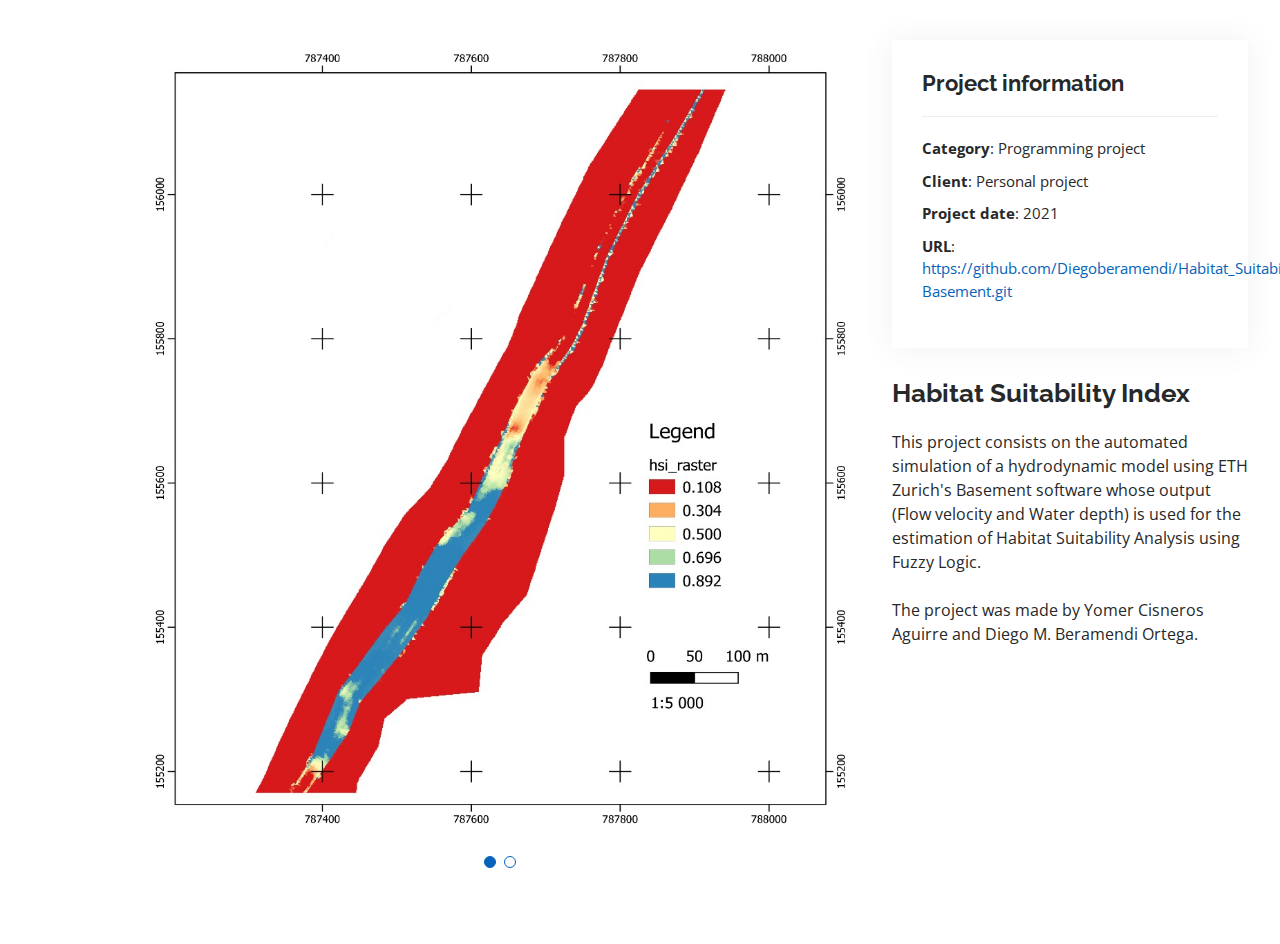
==== portfolio-details-Hsuitability_index.html @ 489eb52c "Adding files" ====
<!DOCTYPE html>
<html lang="en">

<head>
  <meta charset="utf-8">
  <meta content="width=device-width, initial-scale=1.0" name="viewport">

  <title>Portfolio Details - Personal Bootstrap Template</title>
  <meta content="" name="description">
  <meta content="" name="keywords">

  <!-- Favicons -->
  <link href="assets/img/favicon.png" rel="icon">
  <link href="assets/img/apple-touch-icon.png" rel="apple-touch-icon">

  <!-- Google Fonts -->
  <link href="https://fonts.googleapis.com/css?family=Open+Sans:300,300i,400,400i,600,600i,700,700i|Raleway:300,300i,400,400i,500,500i,600,600i,700,700i|Poppins:300,300i,400,400i,500,500i,600,600i,700,700i" rel="stylesheet">

  <!-- Vendor CSS Files -->
  <link href="assets/vendor/aos/aos.css" rel="stylesheet">
  <link href="assets/vendor/bootstrap/css/bootstrap.min.css" rel="stylesheet">
  <link href="assets/vendor/bootstrap-icons/bootstrap-icons.css" rel="stylesheet">
  <link href="assets/vendor/boxicons/css/boxicons.min.css" rel="stylesheet">
  <link href="assets/vendor/glightbox/css/glightbox.min.css" rel="stylesheet">
  <link href="assets/vendor/swiper/swiper-bundle.min.css" rel="stylesheet">

  <!-- Template Main CSS File -->
  <link href="assets/css/style.css" rel="stylesheet">

  <!-- =======================================================
  * Template Name: MyResume - v4.7.0
  * Template URL: https://bootstrapmade.com/free-html-bootstrap-template-my-resume/
  * Author: BootstrapMade.com
  * License: https://bootstrapmade.com/license/
  ======================================================== -->
</head>

<body>

  <main id="main">

    <!-- ======= Portfolio Details Section ======= -->
    <section id="portfolio-details" class="portfolio-details">
      <div class="container">

        <div class="row gy-4">

          <div class="col-lg-8">
            <div class="portfolio-details-slider swiper">
              <div class="swiper-wrapper align-items-center">

                <div class="swiper-slide">
                  <img src="assets/img/programming_proyect/habitat_suitability/hsi_result.png" width="50" height="800" alt="">
                </div>

                <div class="swiper-slide">
                  <img src="assets/img/programming_proyect/habitat_suitability/Figure_1_depth.png" alt="">
                </div>

<!--                <div class="swiper-slide">-->
<!--                  <img src="assets/img/Project/misicuni/Figure_2.png" alt="">-->
<!--                </div>-->

              </div>
              <div class="swiper-pagination"></div>
            </div>
          </div>

          <div class="col-lg-4">
            <div class="portfolio-info">
              <h3>Project information</h3>
              <ul>
                <li><strong>Category</strong>: Programming project </li>
                <li><strong>Client</strong>: Personal project</li>
                <li><strong>Project date</strong>: 2021</li>
                <li><strong>URL</strong>: <a href="#">https://github.com/Diegoberamendi/Habitat_Suitability_Index_Fuzzy_logic-Basement.git</a></li>
              </ul>
            </div>
            <div class="portfolio-description">
              <h2> Habitat Suitability Index</h2>
              <p>
                This project consists on the automated simulation of a hydrodynamic model using ETH Zurich's Basement
                software whose output (Flow velocity and Water depth) is used for the estimation of Habitat
                Suitability Analysis using Fuzzy Logic.<br><br>

                The project was made by Yomer Cisneros Aguirre and Diego M. Beramendi Ortega.
              </p>
            </div>
          </div>

        </div>

      </div>
    </section><!-- End Portfolio Details Section -->

  </main><!-- End #main -->

  <div id="preloader"></div>
  <a href="#" class="back-to-top d-flex align-items-center justify-content-center"><i class="bi bi-arrow-up-short"></i></a>

  <!-- Vendor JS Files -->
  <script src="assets/vendor/purecounter/purecounter.js"></script>
  <script src="assets/vendor/aos/aos.js"></script>
  <script src="assets/vendor/bootstrap/js/bootstrap.bundle.min.js"></script>
  <script src="assets/vendor/glightbox/js/glightbox.min.js"></script>
  <script src="assets/vendor/isotope-layout/isotope.pkgd.min.js"></script>
  <script src="assets/vendor/swiper/swiper-bundle.min.js"></script>
  <script src="assets/vendor/typed.js/typed.min.js"></script>
  <script src="assets/vendor/waypoints/noframework.waypoints.js"></script>
  <script src="assets/vendor/php-email-form/validate.js"></script>

  <!-- Template Main JS File -->
  <script src="assets/js/main.js"></script>

</body>

</html>
---- assets/css/style.css ----
/**
* Template Name: MyResume - v4.7.0
* Template URL: https://bootstrapmade.com/free-html-bootstrap-template-my-resume/
* Author: BootstrapMade.com
* License: https://bootstrapmade.com/license/
*/

/*--------------------------------------------------------------
# General
--------------------------------------------------------------*/
body {
  font-family: "Open Sans", sans-serif;
  color: #272829;
}

a {
  color: #0563bb;
  text-decoration: none;
}

a:hover {
  color: #067ded;
  text-decoration: none;
}

h1, h2, h3, h4, h5, h6 {
  font-family: "Raleway", sans-serif;
}

/*--------------------------------------------------------------
# Back to top button
--------------------------------------------------------------*/
.back-to-top {
  position: fixed;
  visibility: hidden;
  opacity: 0;
  right: 15px;
  bottom: 15px;
  z-index: 996;
  background: #0563bb;
  width: 40px;
  height: 40px;
  border-radius: 50px;
  transition: all 0.4s;
}
.back-to-top i {
  font-size: 28px;
  color: #fff;
  line-height: 0;
}
.back-to-top:hover {
  background: #0678e3;
  color: #fff;
}
.back-to-top.active {
  visibility: visible;
  opacity: 1;
}

/*--------------------------------------------------------------
# Preloader
--------------------------------------------------------------*/
#preloader {
  position: fixed;
  top: 0;
  left: 0;
  right: 0;
  bottom: 0;
  z-index: 9999;
  overflow: hidden;
  background: #fff;
}

#preloader:before {
  content: "";
  position: fixed;
  top: calc(50% - 30px);
  left: calc(50% - 30px);
  border: 6px solid #0563bb;
  border-top-color: #fff;
  border-bottom-color: #fff;
  border-radius: 50%;
  width: 60px;
  height: 60px;
  -webkit-animation: animate-preloader 1s linear infinite;
  animation: animate-preloader 1s linear infinite;
}

@-webkit-keyframes animate-preloader {
  0% {
    transform: rotate(0deg);
  }
  100% {
    transform: rotate(360deg);
  }
}

@keyframes animate-preloader {
  0% {
    transform: rotate(0deg);
  }
  100% {
    transform: rotate(360deg);
  }
}
/*--------------------------------------------------------------
# Disable aos animation delay on mobile devices
--------------------------------------------------------------*/
@media screen and (max-width: 768px) {
  [data-aos-delay] {
    transition-delay: 0 !important;
  }
}
/*--------------------------------------------------------------
# Header
--------------------------------------------------------------*/
#header {
  position: fixed;
  top: 0;
  left: 0;
  bottom: 0;
  z-index: 9997;
  transition: all 0.5s;
  padding: 15px;
  overflow-y: auto;
}
@media (max-width: 992px) {
  #header {
    width: 300px;
    background: #fff;
    border-right: 1px solid #e6e9ec;
    left: -300px;
  }
}

@media (min-width: 992px) {
  #main {
    margin-left: 100px;
  }
}
/*--------------------------------------------------------------
# Navigation Menu
--------------------------------------------------------------*/
/**
* Desktop Navigation 
*/
.nav-menu {
  padding: 0;
  display: block;
}
.nav-menu * {
  margin: 0;
  padding: 0;
  list-style: none;
}
.nav-menu > ul > li {
  position: relative;
  white-space: nowrap;
}
.nav-menu a, .nav-menu a:focus {
  display: flex;
  align-items: center;
  color: #45505b;
  padding: 10px 18px;
  margin-bottom: 8px;
  transition: 0.3s;
  font-size: 15px;
  border-radius: 50px;
  background: #f2f3f5;
  height: 56px;
  width: 100%;
  overflow: hidden;
  transition: 0.3s;
}
.nav-menu a i, .nav-menu a:focus i {
  font-size: 20px;
}
.nav-menu a span, .nav-menu a:focus span {
  padding: 0 5px 0 7px;
  color: #45505b;
}
@media (min-width: 992px) {
  .nav-menu a, .nav-menu a:focus {
    width: 56px;
  }
  .nav-menu a span, .nav-menu a:focus span {
    display: none;
    color: #fff;
  }
}
.nav-menu a:hover, .nav-menu .active, .nav-menu .active:focus, .nav-menu li:hover > a {
  color: #fff;
  background: #0563bb;
}
.nav-menu a:hover span, .nav-menu .active span, .nav-menu .active:focus span, .nav-menu li:hover > a span {
  color: #fff;
}
.nav-menu a:hover, .nav-menu li:hover > a {
  width: 100%;
  color: #fff;
}
.nav-menu a:hover span, .nav-menu li:hover > a span {
  display: block;
}

/**
* Mobile Navigation 
*/
.mobile-nav-toggle {
  position: fixed;
  right: 10px;
  top: 10px;
  z-index: 9998;
  border: 0;
  background: none;
  font-size: 28px;
  transition: all 0.4s;
  outline: none !important;
  line-height: 0;
  cursor: pointer;
  border-radius: 50px;
  padding: 5px;
}
.mobile-nav-toggle i {
  color: #45505b;
}

.mobile-nav-active {
  overflow: hidden;
}
.mobile-nav-active #header {
  left: 0;
}
.mobile-nav-active .mobile-nav-toggle {
  color: #fff;
  background-color: #0563bb;
}

/*--------------------------------------------------------------
# Hero Section
--------------------------------------------------------------*/
#hero {
  width: 100%;
  height: 100vh;
  background: url("../img/ricardo-gomez-angel-8XDfQmFImtQ-unsplash.jpg") top right no-repeat;
  background-size: cover;
  position: relative;
}
@media (min-width: 992px) {
  #hero {
    padding-left: 160px;
  }
}
#hero:before {
  content: "";
  background: rgba(255, 255, 255, 0.8);
  position: absolute;
  bottom: 0;
  top: 0;
  left: 0;
  right: 0;
}
#hero h1 {
  margin: 0;
  font-size: 64px;
  font-weight: 700;
  line-height: 56px;
  color: #45505b;
}
#hero p {
  color: #45505b;
  margin: 15px 0 0 0;
  font-size: 26px;
  font-family: "Poppins", sans-serif;
}
#hero p span {
  color: #0563bb;
  letter-spacing: 1px;
}
#hero .social-links {
  margin-top: 30px;
}
#hero .social-links a {
  font-size: 24px;
  display: inline-block;
  color: #45505b;
  line-height: 1;
  margin-right: 20px;
  transition: 0.3s;
}
#hero .social-links a:hover {
  color: #0563bb;
}
@media (max-width: 992px) {
  #hero {
    text-align: center;
  }
  #hero h1 {
    font-size: 32px;
    line-height: 36px;
  }
  #hero p {
    margin-top: 10px;
    font-size: 20px;
    line-height: 24px;
  }
}

/*--------------------------------------------------------------
# Sections General
--------------------------------------------------------------*/
section {
  padding: 60px 0;
  overflow: hidden;
}

.section-title {
  text-align: center;
  padding-bottom: 30px;
}
.section-title h2 {
  font-size: 32px;
  font-weight: bold;
  text-transform: uppercase;
  margin-bottom: 20px;
  padding-bottom: 20px;
  position: relative;
  color: #45505b;
}
.section-title h2::before {
  content: "";
  position: absolute;
  display: block;
  width: 120px;
  height: 1px;
  background: #ddd;
  bottom: 1px;
  left: calc(50% - 60px);
}
.section-title h2::after {
  content: "";
  position: absolute;
  display: block;
  width: 40px;
  height: 3px;
  background: #0563bb;
  bottom: 0;
  left: calc(50% - 20px);
}
.section-title p {
  margin-bottom: 0;
}

/*--------------------------------------------------------------
# About
--------------------------------------------------------------*/
.about .content h3 {
  font-weight: 700;
  font-size: 26px;
  color: #728394;
}
.about .content ul {
  list-style: none;
  padding: 0;
}
.about .content ul li {
  margin-bottom: 20px;
  display: flex;
  align-items: center;
}
.about .content ul strong {
  margin-right: 10px;
}
.about .content ul i {
  font-size: 16px;
  margin-right: 5px;
  color: #0563bb;
  line-height: 0;
}
.about .content p:last-child {
  margin-bottom: 0;
}

/*--------------------------------------------------------------
# Facts
--------------------------------------------------------------*/
.facts .count-box {
  padding: 30px 30px 25px 30px;
  margin-top: 30px;
  width: 100%;
  position: relative;
  text-align: center;
  background: #fff;
}
.facts .count-box i {
  position: absolute;
  top: -25px;
  left: 50%;
  transform: translateX(-50%);
  font-size: 24px;
  background: #0563bb;
  color: #fff;
  border-radius: 50px;
  display: inline-flex;
  align-items: center;
  justify-content: center;
  width: 48px;
  height: 48px;
}
.facts .count-box span {
  font-size: 36px;
  display: block;
  font-weight: 600;
  color: #011426;
}
.facts .count-box p {
  padding: 0;
  margin: 0;
  font-family: "Raleway", sans-serif;
  font-size: 14px;
}

/*--------------------------------------------------------------
# Akills
--------------------------------------------------------------*/
.skills .progress {
  height: 60px;
  display: block;
  background: none;
  border-radius: 0;
}
.skills .progress .skill {
  padding: 10px 0;
  margin: 0;
  text-transform: uppercase;
  display: block;
  font-weight: 600;
  font-family: "Poppins", sans-serif;
  color: #45505b;
}
.skills .progress .skill .val {
  float: right;
  font-style: normal;
}
.skills .progress-bar-wrap {
  background: #f2f3f5;
}
.skills .progress-bar {
  width: 1px;
  height: 10px;
  transition: 0.9s;
  background-color: #0563bb;
}

/*--------------------------------------------------------------
# Resume
--------------------------------------------------------------*/
.resume .resume-title {
  font-size: 26px;
  font-weight: 700;
  margin-top: 20px;
  margin-bottom: 20px;
  color: #45505b;
}
.resume .resume-item {
  padding: 0 0 20px 20px;
  margin-top: -2px;
  border-left: 2px solid #0563bb;
  position: relative;
}
.resume .resume-item h4 {
  line-height: 18px;
  font-size: 18px;
  font-weight: 600;
  text-transform: uppercase;
  font-family: "Poppins", sans-serif;
  color: #0563bb;
  margin-bottom: 10px;
}
.resume .resume-item h5 {
  font-size: 16px;
  background: #f7f8f9;
  padding: 5px 15px;
  display: inline-block;
  font-weight: 600;
  margin-bottom: 10px;
}
.resume .resume-item ul {
  padding-left: 20px;
}
.resume .resume-item ul li {
  padding-bottom: 10px;
}
.resume .resume-item:last-child {
  padding-bottom: 0;
}
.resume .resume-item::before {
  content: "";
  position: absolute;
  width: 16px;
  height: 16px;
  border-radius: 50px;
  left: -9px;
  top: 0;
  background: #fff;
  border: 2px solid #0563bb;
}

/*--------------------------------------------------------------
# Portfolio
--------------------------------------------------------------*/
.portfolio .portfolio-item {
  margin-bottom: 30px;
}
.portfolio #portfolio-flters {
  padding: 0;
  margin: 0 auto 25px auto;
  list-style: none;
  text-align: center;
  background: #fff;
  border-radius: 50px;
  padding: 2px 15px;
}
.portfolio #portfolio-flters li {
  cursor: pointer;
  display: inline-block;
  padding: 10px 15px;
  font-size: 14px;
  font-weight: 600;
  line-height: 1;
  text-transform: uppercase;
  color: #272829;
  margin-bottom: 5px;
  transition: all 0.3s ease-in-out;
}
.portfolio #portfolio-flters li:hover, .portfolio #portfolio-flters li.filter-active {
  color: #0563bb;
}
.portfolio #portfolio-flters li:last-child {
  margin-right: 0;
}
.portfolio .portfolio-wrap {
  transition: 0.3s;
  position: relative;
  overflow: hidden;
  z-index: 1;
  background: rgba(69, 80, 91, 0.8);
}
.portfolio .portfolio-wrap::before {
  content: "";
  background: rgba(255, 255, 255, 0.7);
  position: absolute;
  left: 30px;
  right: 30px;
  top: 30px;
  bottom: 30px;
  transition: all ease-in-out 0.3s;
  z-index: 2;
  opacity: 0;
}
.portfolio .portfolio-wrap .portfolio-info {
  opacity: 0;
  position: absolute;
  top: 0;
  left: 0;
  right: 0;
  bottom: 0;
  text-align: center;
  z-index: 3;
  transition: all ease-in-out 0.3s;
  display: flex;
  flex-direction: column;
  justify-content: center;
  align-items: center;
}
.portfolio .portfolio-wrap .portfolio-info::before {
  display: block;
  content: "";
  width: 48px;
  height: 48px;
  position: absolute;
  top: 35px;
  left: 35px;
  border-top: 3px solid #d7dce1;
  border-left: 3px solid #d7dce1;
  transition: all 0.5s ease 0s;
  z-index: 9994;
}
.portfolio .portfolio-wrap .portfolio-info::after {
  display: block;
  content: "";
  width: 48px;
  height: 48px;
  position: absolute;
  bottom: 35px;
  right: 35px;
  border-bottom: 3px solid #d7dce1;
  border-right: 3px solid #d7dce1;
  transition: all 0.5s ease 0s;
  z-index: 9994;
}
.portfolio .portfolio-wrap .portfolio-info h4 {
  font-size: 20px;
  color: #45505b;
  font-weight: 600;
}
.portfolio .portfolio-wrap .portfolio-info p {
  color: #45505b;
  font-size: 14px;
  text-transform: uppercase;
  padding: 0;
  margin: 0;
}
.portfolio .portfolio-wrap .portfolio-links {
  text-align: center;
  z-index: 4;
}
.portfolio .portfolio-wrap .portfolio-links a {
  color: #45505b;
  margin: 0 2px;
  font-size: 28px;
  display: inline-block;
  transition: 0.3s;
}
.portfolio .portfolio-wrap .portfolio-links a:hover {
  color: #148af9;
}
.portfolio .portfolio-wrap:hover::before {
  top: 0;
  left: 0;
  right: 0;
  bottom: 0;
  opacity: 1;
}
.portfolio .portfolio-wrap:hover .portfolio-info {
  opacity: 1;
}
.portfolio .portfolio-wrap:hover .portfolio-info::before {
  top: 15px;
  left: 15px;
}
.portfolio .portfolio-wrap:hover .portfolio-info::after {
  bottom: 15px;
  right: 15px;
}

/*--------------------------------------------------------------
# Portfolio Details
--------------------------------------------------------------*/
.portfolio-details {
  padding-top: 40px;
}
.portfolio-details .portfolio-details-slider img {
  width: 100%;
}
.portfolio-details .portfolio-details-slider .swiper-pagination {
  margin-top: 20px;
  position: relative;
}
.portfolio-details .portfolio-details-slider .swiper-pagination .swiper-pagination-bullet {
  width: 12px;
  height: 12px;
  background-color: #fff;
  opacity: 1;
  border: 1px solid #0563bb;
}
.portfolio-details .portfolio-details-slider .swiper-pagination .swiper-pagination-bullet-active {
  background-color: #0563bb;
}
.portfolio-details .portfolio-info {
  padding: 30px;
  box-shadow: 0px 0 30px rgba(69, 80, 91, 0.08);
}
.portfolio-details .portfolio-info h3 {
  font-size: 22px;
  font-weight: 700;
  margin-bottom: 20px;
  padding-bottom: 20px;
  border-bottom: 1px solid #eee;
}
.portfolio-details .portfolio-info ul {
  list-style: none;
  padding: 0;
  font-size: 15px;
}
.portfolio-details .portfolio-info ul li + li {
  margin-top: 10px;
}
.portfolio-details .portfolio-description {
  padding-top: 30px;
}
.portfolio-details .portfolio-description h2 {
  font-size: 26px;
  font-weight: 700;
  margin-bottom: 20px;
}
.portfolio-details .portfolio-description p {
  padding: 0;
}

/*--------------------------------------------------------------
# Services
--------------------------------------------------------------*/
.services .icon-box {
  text-align: center;
  padding: 70px 20px 80px 20px;
  transition: all ease-in-out 0.3s;
  background: #fff;
  box-shadow: 0px 5px 90px 0px rgba(110, 123, 131, 0.05);
}
.services .icon-box .icon {
  margin: 0 auto;
  width: 100px;
  height: 100px;
  display: flex;
  align-items: center;
  justify-content: center;
  transition: ease-in-out 0.3s;
  position: relative;
}
.services .icon-box .icon i {
  font-size: 36px;
  transition: 0.5s;
  position: relative;
}
.services .icon-box .icon svg {
  position: absolute;
  top: 0;
  left: 0;
}
.services .icon-box .icon svg path {
  transition: 0.5s;
  fill: #f5f5f5;
}
.services .icon-box h4 {
  font-weight: 600;
  margin: 10px 0 15px 0;
  font-size: 22px;
}
.services .icon-box h4 a {
  color: #45505b;
  transition: ease-in-out 0.3s;
}
.services .icon-box p {
  line-height: 24px;
  font-size: 14px;
  margin-bottom: 0;
}
.services .icon-box:hover {
  border-color: #fff;
  box-shadow: 0px 0 35px 0 rgba(0, 0, 0, 0.08);
}
.services .iconbox-blue i {
  color: #47aeff;
}
.services .iconbox-blue:hover .icon i {
  color: #fff;
}
.services .iconbox-blue:hover .icon path {
  fill: #47aeff;
}
.services .iconbox-orange i {
  color: #ffa76e;
}
.services .iconbox-orange:hover .icon i {
  color: #fff;
}
.services .iconbox-orange:hover .icon path {
  fill: #ffa76e;
}
.services .iconbox-pink i {
  color: #e80368;
}
.services .iconbox-pink:hover .icon i {
  color: #fff;
}
.services .iconbox-pink:hover .icon path {
  fill: #e80368;
}
.services .iconbox-yellow i {
  color: #ffbb2c;
}
.services .iconbox-yellow:hover .icon i {
  color: #fff;
}
.services .iconbox-yellow:hover .icon path {
  fill: #ffbb2c;
}
.services .iconbox-red i {
  color: #ff5828;
}
.services .iconbox-red:hover .icon i {
  color: #fff;
}
.services .iconbox-red:hover .icon path {
  fill: #ff5828;
}
.services .iconbox-teal i {
  color: #11dbcf;
}
.services .iconbox-teal:hover .icon i {
  color: #fff;
}
.services .iconbox-teal:hover .icon path {
  fill: #11dbcf;
}

/*--------------------------------------------------------------
# Testimonials
--------------------------------------------------------------*/
.testimonials .section-header {
  margin-bottom: 40px;
}
.testimonials .testimonials-carousel, .testimonials .testimonials-slider {
  overflow: hidden;
}
.testimonials .testimonial-item {
  text-align: center;
}
.testimonials .testimonial-item .testimonial-img {
  width: 120px;
  border-radius: 50%;
  border: 4px solid #fff;
  margin: 0 auto;
}
.testimonials .testimonial-item h3 {
  font-size: 20px;
  font-weight: bold;
  margin: 10px 0 5px 0;
  color: #111;
}
.testimonials .testimonial-item h4 {
  font-size: 14px;
  color: #999;
  margin: 0 0 15px 0;
}
.testimonials .testimonial-item .quote-icon-left, .testimonials .testimonial-item .quote-icon-right {
  color: #90c8fc;
  font-size: 26px;
}
.testimonials .testimonial-item .quote-icon-left {
  display: inline-block;
  left: -5px;
  position: relative;
}
.testimonials .testimonial-item .quote-icon-right {
  display: inline-block;
  right: -5px;
  position: relative;
  top: 10px;
}
.testimonials .testimonial-item p {
  font-style: italic;
  margin: 0 auto 15px auto;
}
.testimonials .swiper-pagination {
  margin-top: 20px;
  position: relative;
}
.testimonials .swiper-pagination .swiper-pagination-bullet {
  width: 12px;
  height: 12px;
  background-color: #fff;
  opacity: 1;
  border: 1px solid #0563bb;
}
.testimonials .swiper-pagination .swiper-pagination-bullet-active {
  background-color: #0563bb;
}
@media (min-width: 992px) {
  .testimonials .testimonial-item p {
    width: 80%;
  }
}

/*--------------------------------------------------------------
# Contact
--------------------------------------------------------------*/
.contact .info {
  width: 100%;
  background: #fff;
}
.contact .info i {
  font-size: 20px;
  color: #0563bb;
  float: left;
  width: 44px;
  height: 44px;
  background: #eef7ff;
  display: flex;
  justify-content: center;
  align-items: center;
  border-radius: 50px;
  transition: all 0.3s ease-in-out;
}
.contact .info h4 {
  padding: 0 0 0 60px;
  font-size: 22px;
  font-weight: 600;
  margin-bottom: 5px;
  color: #45505b;
}
.contact .info p {
  padding: 0 0 0 60px;
  margin-bottom: 0;
  font-size: 14px;
  color: #728394;
}
.contact .info .email, .contact .info .phone {
  margin-top: 40px;
}
.contact .info .email:hover i, .contact .info .address:hover i, .contact .info .phone:hover i {
  background: #0563bb;
  color: #fff;
}
.contact .php-email-form {
  width: 100%;
  background: #fff;
}
.contact .php-email-form .form-group {
  padding-bottom: 8px;
}
.contact .php-email-form .error-message {
  display: none;
  color: #fff;
  background: #ed3c0d;
  text-align: left;
  padding: 15px;
  font-weight: 600;
}
.contact .php-email-form .error-message br + br {
  margin-top: 25px;
}
.contact .php-email-form .sent-message {
  display: none;
  color: #fff;
  background: #18d26e;
  text-align: center;
  padding: 15px;
  font-weight: 600;
}
.contact .php-email-form .loading {
  display: none;
  background: #fff;
  text-align: center;
  padding: 15px;
}
.contact .php-email-form .loading:before {
  content: "";
  display: inline-block;
  border-radius: 50%;
  width: 24px;
  height: 24px;
  margin: 0 10px -6px 0;
  border: 3px solid #18d26e;
  border-top-color: #eee;
  -webkit-animation: animate-loading 1s linear infinite;
  animation: animate-loading 1s linear infinite;
}
.contact .php-email-form input, .contact .php-email-form textarea {
  border-radius: 4px;
  box-shadow: none;
  font-size: 14px;
}
.contact .php-email-form input {
  height: 44px;
}
.contact .php-email-form textarea {
  padding: 10px 12px;
}
.contact .php-email-form button[type=submit] {
  background: #0563bb;
  border: 0;
  padding: 10px 35px;
  color: #fff;
  transition: 0.4s;
  border-radius: 50px;
}
.contact .php-email-form button[type=submit]:hover {
  background: #0678e3;
}
@-webkit-keyframes animate-loading {
  0% {
    transform: rotate(0deg);
  }
  100% {
    transform: rotate(360deg);
  }
}
@keyframes animate-loading {
  0% {
    transform: rotate(0deg);
  }
  100% {
    transform: rotate(360deg);
  }
}

/*--------------------------------------------------------------
# Footer
--------------------------------------------------------------*/
#footer {
  background: #f7f8f9;
  color: #45505b;
  font-size: 14px;
  text-align: center;
  padding: 30px 0;
}
#footer h3 {
  font-size: 36px;
  font-weight: 700;
  position: relative;
  font-family: "Poppins", sans-serif;
  padding: 0;
  margin: 0 0 15px 0;
}
#footer p {
  font-size: 15;
  font-style: italic;
  padding: 0;
  margin: 0 0 40px 0;
}
#footer .social-links {
  margin: 0 0 40px 0;
}
#footer .social-links a {
  font-size: 18px;
  display: inline-block;
  background: #0563bb;
  color: #fff;
  line-height: 1;
  padding: 8px 0;
  margin-right: 4px;
  border-radius: 50%;
  text-align: center;
  width: 36px;
  height: 36px;
  transition: 0.3s;
}
#footer .social-links a:hover {
  background: #0678e3;
  color: #fff;
  text-decoration: none;
}
#footer .copyright {
  margin: 0 0 5px 0;
}
#footer .credits {
  font-size: 13px;
}
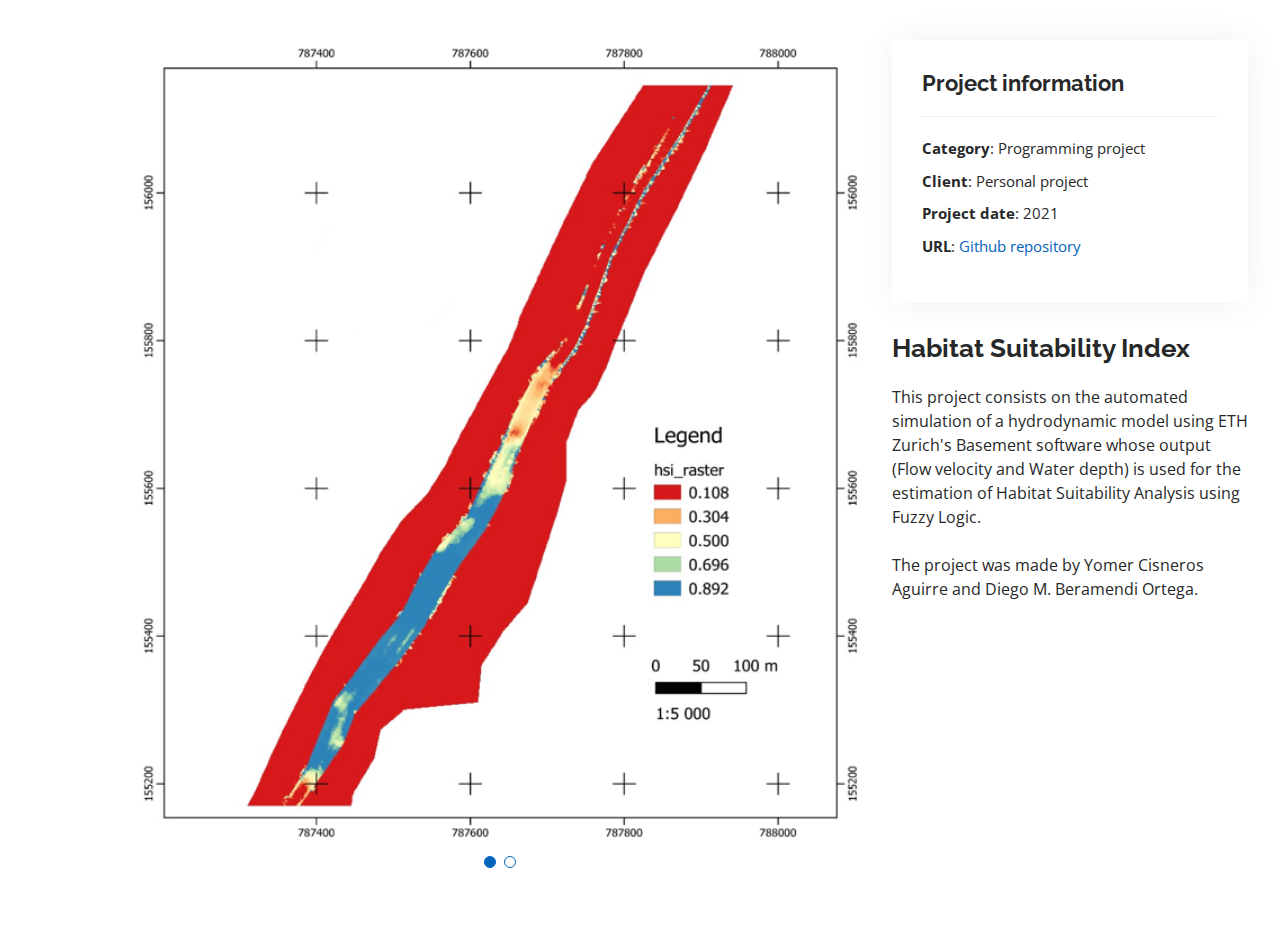
==== commit de88dbb1: "updating" ====
--- a/portfolio-details-Hsuitability_index.html
+++ b/portfolio-details-Hsuitability_index.html
@@ -73,7 +73,7 @@
                 <li><strong>Category</strong>: Programming project </li>
                 <li><strong>Client</strong>: Personal project</li>
                 <li><strong>Project date</strong>: 2021</li>
-                <li><strong>URL</strong>: <a href="#">https://github.com/Diegoberamendi/Habitat_Suitability_Index_Fuzzy_logic-Basement.git</a></li>
+                <li><strong>URL</strong>: <a href="https://github.com/Diegoberamendi/Habitat_Suitability_Index_Fuzzy_logic-Basement.git">Github repository</a></li>
               </ul>
             </div>
             <div class="portfolio-description">
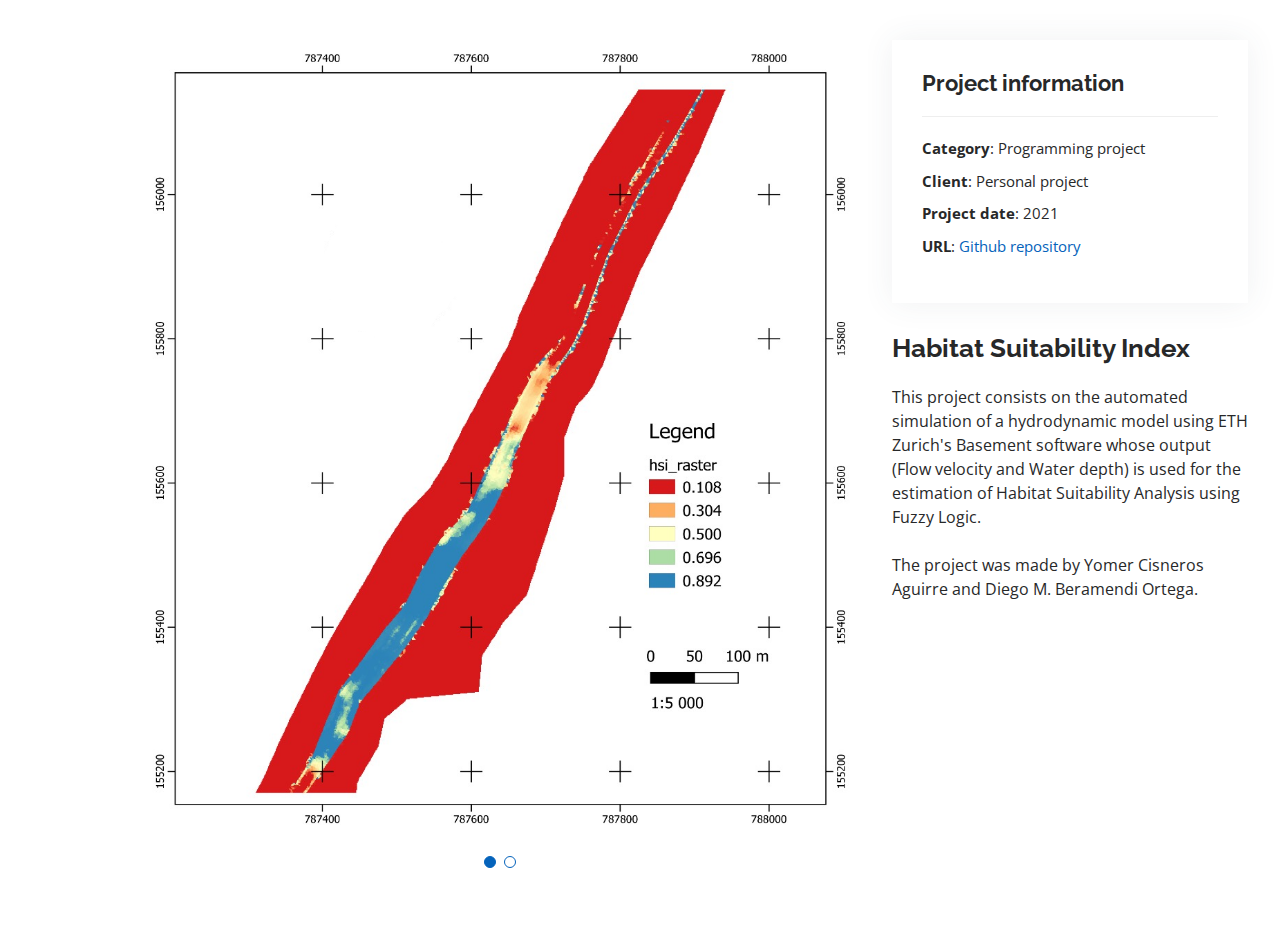
==== commit d1b6a771: "updating 3" ====
--- a/portfolio-details-Hsuitability_index.html
+++ b/portfolio-details-Hsuitability_index.html
@@ -50,7 +50,7 @@
               <div class="swiper-wrapper align-items-center">
 
                 <div class="swiper-slide">
-                  <img src="assets/img/programming_proyect/habitat_suitability/hsi_result.png" width="50" height="800" alt="">
+                  <img src="assets/img/programming_proyect/habitat_suitability/hsi_result.png" width="400" height="800" alt="">
                 </div>
 
                 <div class="swiper-slide">
